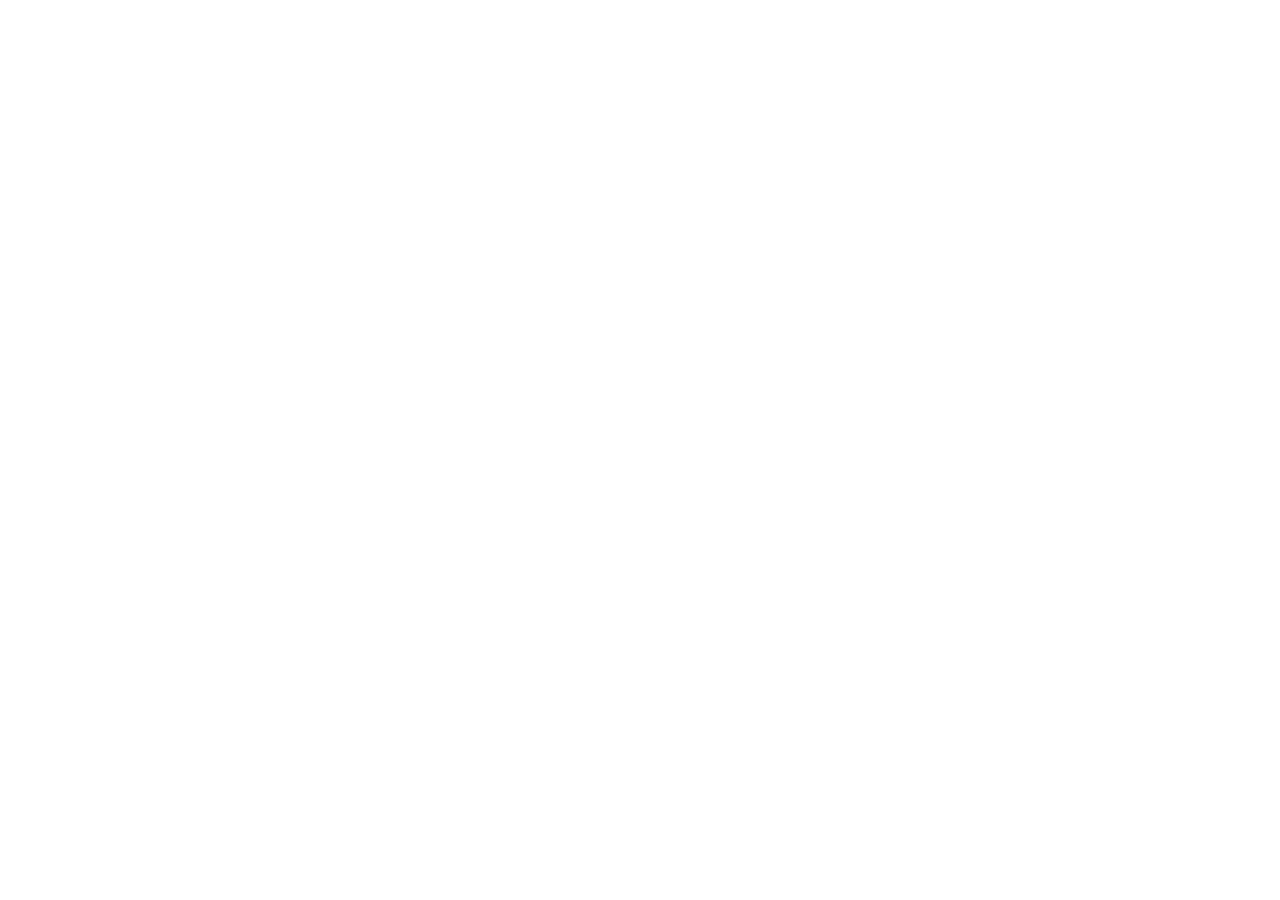
==== dashboard_ui/index.html @ 93eef433 "color palette" ====
<!DOCTYPE html>
<html lang="en">
<head>
    <meta charset="UTF-8">
    <meta name="viewport" content="width=device-width, initial-scale=1.0">
    <title>CARP_Dashboard</title>
</head>
<body>
    
</body>
</html>
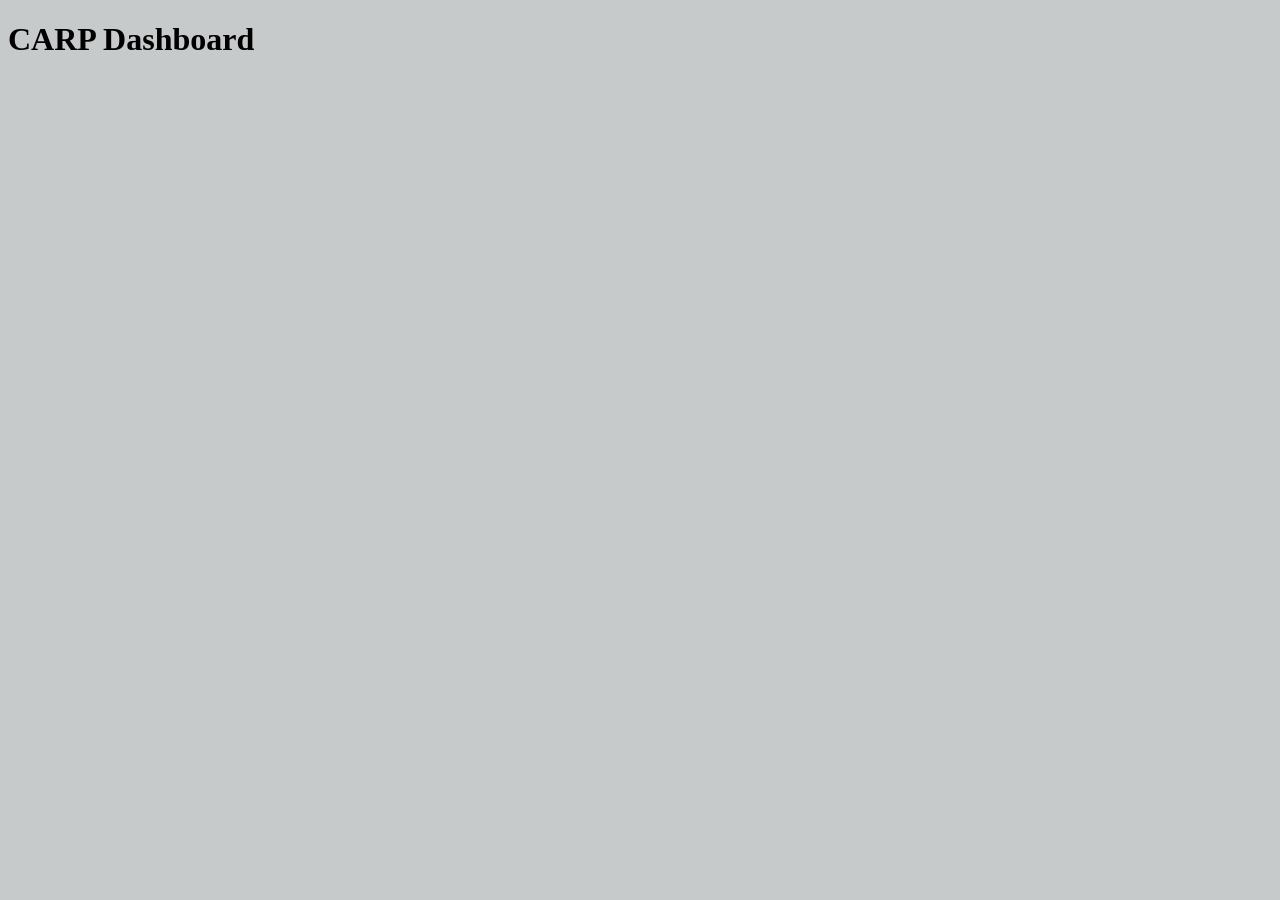
==== commit ef12cad1: "body color updated" ====
--- a/dashboard_ui/index.html
+++ b/dashboard_ui/index.html
@@ -3,9 +3,16 @@
 <head>
     <meta charset="UTF-8">
     <meta name="viewport" content="width=device-width, initial-scale=1.0">
+    <link rel="stylesheet" href="styles.css">
     <title>CARP_Dashboard</title>
 </head>
 <body>
+    <header>
+        <h1>CARP Dashboard</h1>
+    </header>
+    <section class="tiles">
+
+    </section>
     
 </body>
 </html>
--- a/dashboard_ui/styles.css
+++ b/dashboard_ui/styles.css
@@ -0,0 +1,12 @@
+:root{
+    --orange: #EA9D63;
+    --white: #EAEFEF;
+    --blue: #A2B7C7;
+    --gray: #C6CACA;
+}
+
+body{
+    background-color: var(--gray);
+    background-size: cover;
+    background-position:center;
+}
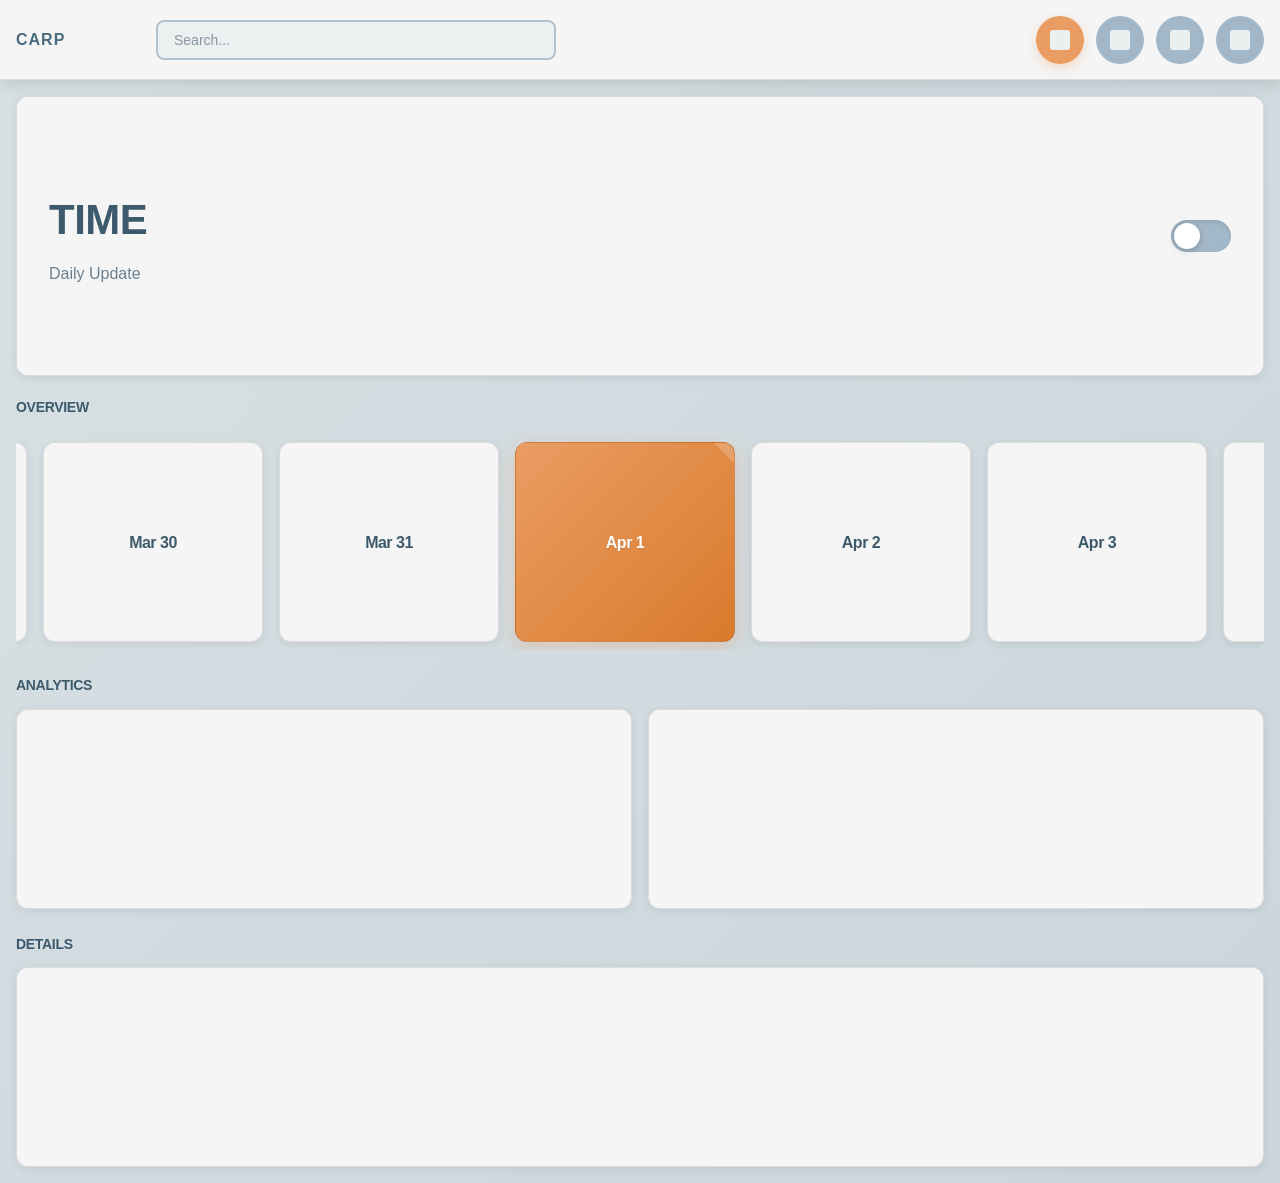
==== commit 905ffbb6: "updated dashboard" ====
--- a/dashboard_ui/index.html
+++ b/dashboard_ui/index.html
@@ -1,18 +1,90 @@
 <!DOCTYPE html>
 <html lang="en">
+
 <head>
     <meta charset="UTF-8">
     <meta name="viewport" content="width=device-width, initial-scale=1.0">
     <link rel="stylesheet" href="styles.css">
-    <title>CARP_Dashboard</title>
+    <title>CARP Dashboard</title>
 </head>
+
 <body>
-    <header>
-        <h1>CARP Dashboard</h1>
-    </header>
-    <section class="tiles">
+    <!-- Top Navigation Bar -->
+    <nav class="top-navbar">
+        <section class="navbar-brand">
+            <h2 class="brand-text">CARP</h2>
+        </section>
+        
+        <section class="navbar-search">
+            <input type="text" class="search-input" placeholder="Search..." aria-label="Search">
+        </section>
+        
+        <section class="navbar-menu">
+            <a href="#" class="nav-item active" title="Dashboard">
+                <span class="nav-icon"></span>
+            </a>
+            <a href="#" class="nav-item" title="Reports">
+                <span class="nav-icon"></span>
+            </a>
+            <a href="#" class="nav-item" title="Analytics">
+                <span class="nav-icon"></span>
+            </a>
+            <a href="#" class="nav-item" title="Settings">
+                <span class="nav-icon"></span>
+            </a>
+        </section>
+    </nav>
+
+    <!-- Main Dashboard Container -->
+    <section class="dashboard-container">
+
+        <!-- PAGE HEADER -->
+        <header class="content-header">
+            <section class="header-content">
+                <h1 class="page-title">TIME</h1>
+                <p class="page-subtitle">Daily Update</p>
+            </section>
+            <section class="header-status">
+                <button class="theme-toggle" id="themeToggle" title="Toggle Night Mode" aria-label="Theme Toggle">
+                    <span class="toggle-track"></span>
+                    <span class="toggle-thumb"></span>
+                </button>
+            </section>
+        </header>
+
+        <!-- DASHBOARD CONTENT -->
+        <section class="content-grid">
+
+            <!-- OVERVIEW SECTION -->
+            <section class="dashboard-section overview-section">
+                <h2 class="section-title">Overview</h2>
+                <section class="cards-container">
+                    <section class="cards-row scrollable" id="scrollableCards"></section>
+                </section>
+            </section>
+
+            <!-- ANALYTICS SECTION -->
+            <section class="dashboard-section">
+                <h2 class="section-title">Analytics</h2>
+                <section class="cards-row">
+                    <article class="card large"></article>
+                    <article class="card large"></article>
+                </section>
+            </section>
+
+            <!-- DETAILS SECTION -->
+            <section class="dashboard-section">
+                <h2 class="section-title">Details</h2>
+                <section class="cards-row">
+                    <article class="card large"></article>
+                </section>
+            </section>
+
+        </section>
 
     </section>
-    
+
+    <script src="dashboard.js"></script>
 </body>
+
 </html>
--- a/dashboard_ui/styles.css
+++ b/dashboard_ui/styles.css
@@ -1,12 +1,617 @@
-:root{
-    --orange: #EA9D63;
-    --white: #EAEFEF;
-    --blue: #A2B7C7;
-    --gray: #C6CACA;
-}
-
-body{
-    background-color: var(--gray);
-    background-size: cover;
-    background-position:center;
-}+/* ==========================================
+   CARP DASHBOARD - GLOBAL STYLES
+   ========================================== */
+
+:root {
+    /* Light Mode Colors */
+    --color-primary: #EA9D63;
+    --color-secondary: #A2B7C7;
+    --color-accent: #4a6b7f;
+    --color-light: #EAEFEF;
+    --color-bg: #D8E0E3;
+    --color-surface: #F5F5F5;
+    --color-text-dark: #3d5a6c;
+    --color-text-light: #6b7f8f;
+    
+    /* Dark Mode Colors (Inverted) */
+    --color-primary-dark: #1562A0;
+    --color-secondary-dark: #5D4838;
+    --color-accent-dark: #B59481;
+    --color-light-dark: #151515;
+    --color-bg-dark: #0A0A0A;
+    --color-surface-dark: #1A1A1A;
+    --color-text-dark-dark: #E8E8E8;
+    --color-text-light-dark: #A0A0A0;
+    
+    /* Spacing */
+    --spacing-xs: 8px;
+    --spacing-sm: 12px;
+    --spacing-md: 16px;
+    --spacing-lg: 20px;
+    --spacing-xl: 24px;
+    
+    /* Border Radius */
+    --radius-sm: 8px;
+    --radius-md: 12px;
+    --radius-lg: 16px;
+    
+    /* Shadows */
+    --shadow-sm: 0 2px 8px rgba(0, 0, 0, 0.08);
+    --shadow-md: 0 4px 16px rgba(0, 0, 0, 0.12);
+    --shadow-lg: 0 8px 24px rgba(0, 0, 0, 0.15);
+    
+    /* Transitions */
+    --transition-fast: 0.2s ease;
+    --transition-smooth: 0.3s ease;
+}
+
+* {
+    margin: 0;
+    padding: 0;
+    box-sizing: border-box;
+}
+
+html {
+    scroll-behavior: smooth;
+}
+
+body {
+    background: linear-gradient(135deg, var(--color-bg) 0%, #cad6dc 100%);
+    font-family: -apple-system, BlinkMacSystemFont, 'Segoe UI', Roboto, Oxygen, Ubuntu, Cantarell, sans-serif;
+    color: var(--color-text-dark);
+    line-height: 1.6;
+    overflow-x: hidden;
+    min-height: 100vh;
+    transition: all var(--transition-smooth);
+}
+
+/* ==========================================
+   DARK MODE THEME
+   ========================================== */
+
+body.dark-mode {
+    --color-primary: var(--color-primary-dark);
+    --color-secondary: var(--color-secondary-dark);
+    --color-accent: var(--color-accent-dark);
+    --color-light: var(--color-light-dark);
+    --color-bg: var(--color-bg-dark);
+    --color-surface: var(--color-surface-dark);
+    --color-text-dark: var(--color-text-dark-dark);
+    --color-text-light: var(--color-text-light-dark);
+    background: #0A0A0A;
+}
+
+/* ==========================================
+   DASHBOARD LAYOUT
+   ========================================== */
+
+.dashboard-container {
+    width: 100%;
+    padding: var(--spacing-md);
+    display: flex;
+    flex-direction: column;
+    gap: var(--spacing-lg);
+    min-height: calc(100vh - 80px);
+    margin-top: 80px;
+}
+
+/* ==========================================
+   TOP NAVIGATION BAR
+   ========================================== */
+
+.top-navbar {
+    position: fixed;
+    top: 0;
+    left: 0;
+    right: 0;
+    height: 80px;
+    background: var(--color-surface);
+    border-bottom: 1px solid rgba(0, 0, 0, 0.1);
+    box-shadow: var(--shadow-md);
+    display: flex;
+    align-items: center;
+    gap: var(--spacing-lg);
+    padding: 0 var(--spacing-md);
+    z-index: 200;
+    transition: all var(--transition-smooth);
+}
+
+.navbar-brand {
+    display: flex;
+    align-items: center;
+    min-width: 120px;
+}
+
+.brand-text {
+    font-weight: 700;
+    color: var(--color-accent);
+    font-size: 16px;
+    letter-spacing: 1px;
+    text-transform: uppercase;
+}
+
+.navbar-search {
+    flex: 1;
+    max-width: 400px;
+    display: flex;
+    align-items: center;
+}
+
+.search-input {
+    width: 100%;
+    padding: 10px 16px;
+    border: 2px solid var(--color-secondary);
+    background-color: var(--color-light);
+    border-radius: var(--radius-sm);
+    font-size: 14px;
+    color: var(--color-text-dark);
+    transition: all var(--transition-smooth);
+    outline: none;
+    opacity: 0.8;
+}
+
+.search-input::placeholder {
+    color: var(--color-text-light);
+}
+
+.search-input:hover {
+    border-color: var(--color-primary);
+    background-color: var(--color-light);
+    opacity: 1;
+}
+
+.search-input:focus {
+    border-color: var(--color-primary);
+    background-color: var(--color-surface);
+    box-shadow: 0 0 0 3px rgba(234, 157, 99, 0.1);
+    opacity: 1;
+}
+
+.navbar-menu {
+    display: flex;
+    align-items: center;
+    gap: var(--spacing-sm);
+    margin-left: auto;
+}
+
+.nav-item {
+    display: flex;
+    align-items: center;
+    justify-content: center;
+    width: 48px;
+    height: 48px;
+    background-color: var(--color-secondary);
+    border-radius: 50%;
+    border: none;
+    cursor: pointer;
+    transition: all var(--transition-smooth);
+    text-decoration: none;
+    outline: none;
+}
+
+.nav-item:hover {
+    transform: translateY(-2px);
+    box-shadow: var(--shadow-md);
+    background-color: var(--color-accent);
+}
+
+.nav-item.active {
+    background-color: var(--color-primary);
+    box-shadow: 0 4px 12px rgba(234, 157, 99, 0.3);
+}
+
+.nav-icon {
+    width: 20px;
+    height: 20px;
+    background-color: var(--color-light);
+    border-radius: 3px;
+    transition: transform var(--transition-fast);
+}
+
+.nav-item:hover .nav-icon {
+    transform: scale(1.1);
+}
+
+/* ==========================================
+   CONTENT HEADER
+   ========================================== */
+
+.content-header {
+    background: var(--color-surface);
+    padding: 80px 32px;
+    border-radius: var(--radius-md);
+    display: flex;
+    justify-content: space-between;
+    align-items: center;
+    box-shadow: var(--shadow-sm);
+    border: 1px solid rgba(0, 0, 0, 0.1);
+    min-height: 280px;
+}
+
+.header-content {
+    display: flex;
+    flex-direction: column;
+    gap: 8px;
+}
+
+.page-title {
+    font-size: 42px;
+    font-weight: 700;
+    color: var(--color-text-dark);
+    letter-spacing: -0.5px;
+}
+
+.page-subtitle {
+    font-size: 16px;
+    color: var(--color-text-light);
+    font-weight: 500;
+}
+
+.header-status {
+    display: flex;
+    align-items: center;
+}
+
+.theme-toggle {
+    width: 60px;
+    height: 32px;
+    background: none;
+    border: none;
+    cursor: pointer;
+    padding: 0;
+    position: relative;
+    outline: none;
+    transition: all var(--transition-smooth);
+    display: flex;
+    align-items: center;
+}
+
+.toggle-track {
+    display: block;
+    position: absolute;
+    width: 100%;
+    height: 100%;
+    background-color: var(--color-secondary);
+    border-radius: 16px;
+    transition: all var(--transition-smooth);
+    box-shadow: inset 0 2px 4px rgba(0, 0, 0, 0.1);
+    z-index: 1;
+}
+
+.toggle-thumb {
+    display: block;
+    position: absolute;
+    width: 26px;
+    height: 26px;
+    background: white;
+    border-radius: 50%;
+    top: 50%;
+    left: 3px;
+    transform: translateY(-50%);
+    transition: all var(--transition-smooth);
+    box-shadow: 0 2px 6px rgba(0, 0, 0, 0.2);
+    z-index: 2;
+}
+
+.theme-toggle:hover .toggle-track {
+    box-shadow: inset 0 2px 6px rgba(0, 0, 0, 0.15);
+}
+
+.theme-toggle.active .toggle-track {
+    background-color: var(--color-primary);
+}
+
+.theme-toggle.active .toggle-thumb {
+    left: 31px;
+    background: #FFD700;
+}
+
+/* ==========================================
+   CONTENT SECTIONS
+   ========================================== */
+
+.content-grid {
+    display: flex;
+    flex-direction: column;
+    gap: var(--spacing-xl);
+    flex: 1;
+}
+
+.dashboard-section {
+    display: flex;
+    flex-direction: column;
+    gap: var(--spacing-sm);
+}
+
+.overview-section {
+    gap: var(--spacing-md);
+}
+
+.section-title {
+    font-size: 16px;
+    font-weight: 700;
+    color: var(--color-text-dark);
+    letter-spacing: -0.3px;
+    text-transform: uppercase;
+    font-size: 14px;
+}
+
+/* ==========================================
+   CARDS
+   ========================================== */
+
+.cards-container {
+    width: 100%;
+    overflow: hidden;
+    border-radius: var(--radius-md);
+}
+
+.cards-row {
+    display: grid;
+    grid-template-columns: repeat(auto-fit, minmax(120px, 1fr));
+    gap: var(--spacing-md);
+}
+
+.cards-row.scrollable {
+    display: flex;
+    gap: var(--spacing-md);
+    overflow-x: auto;
+    overflow-y: hidden;
+    padding: 8px 0;
+    width: 100%;
+    scroll-behavior: smooth;
+}
+
+.cards-row.scrollable::-webkit-scrollbar {
+    height: 4px;
+}
+
+.cards-row.scrollable::-webkit-scrollbar-track {
+    background: transparent;
+}
+
+.cards-row.scrollable::-webkit-scrollbar-thumb {
+    background: var(--color-secondary);
+    border-radius: 2px;
+}
+
+.card {
+    background: var(--color-surface);
+    border-radius: var(--radius-md);
+    box-shadow: var(--shadow-sm);
+    transition: all var(--transition-smooth);
+    cursor: pointer;
+    border: 1px solid rgba(0, 0, 0, 0.1);
+    outline: none;
+    display: flex;
+    align-items: center;
+    justify-content: center;
+    position: relative;
+}
+
+.card:hover {
+    box-shadow: var(--shadow-lg);
+    transform: translateY(-6px);
+    border-color: rgba(255, 255, 255, 1);
+}
+
+.card-date {
+    font-size: 16px;
+    font-weight: 700;
+    color: var(--color-text-dark);
+    text-align: center;
+    letter-spacing: -0.5px;
+}
+
+.card.small {
+    min-height: 200px;
+}
+
+.cards-row.scrollable .card.small {
+    min-width: 220px;
+    flex-shrink: 0;
+}
+
+.card.today {
+    background: linear-gradient(135deg, var(--color-primary) 0%, #d97a2c 100%);
+    box-shadow: 0 6px 20px rgba(234, 157, 99, 0.35);
+    position: relative;
+    overflow: hidden;
+}
+
+.card.today::before {
+    content: '';
+    position: absolute;
+    top: 0;
+    right: 0;
+    width: 0;
+    height: 0;
+    border-style: solid;
+    border-width: 0 20px 20px 0;
+    border-color: transparent rgba(255, 255, 255, 0.2) transparent transparent;
+}
+
+.card.today .card-date {
+    color: white;
+    font-weight: 700;
+    text-shadow: 0 1px 2px rgba(0, 0, 0, 0.1);
+}
+
+.card.today:hover {
+    box-shadow: 0 8px 24px rgba(234, 157, 99, 0.45);
+    transform: translateY(-8px) scale(1.02);
+}
+
+.card.large {
+    min-height: 200px;
+    grid-column: span 2;
+}
+
+/* ==========================================
+   RESPONSIVE DESIGN
+   ========================================== */
+
+/* Tablet (768px and below) */
+@media (max-width: 768px) {
+    .top-navbar {
+        height: 70px;
+        gap: var(--spacing-sm);
+        padding: 0 var(--spacing-sm);
+    }
+
+    .dashboard-container {
+        padding: var(--spacing-sm);
+        margin-top: 70px;
+        min-height: calc(100vh - 70px);
+    }
+
+    .navbar-brand {
+        min-width: 80px;
+    }
+
+    .brand-text {
+        font-size: 14px;
+    }
+
+    .navbar-search {
+        max-width: 250px;
+    }
+
+    .search-input {
+        font-size: 13px;
+        padding: 8px 12px;
+    }
+
+    .navbar-menu {
+        gap: 6px;
+    }
+
+    .nav-item {
+        width: 42px;
+        height: 42px;
+    }
+
+    .content-header {
+        padding: var(--spacing-lg) var(--spacing-sm);
+    }
+
+    .page-title {
+        font-size: 20px;
+    }
+
+    .cards-row {
+        grid-template-columns: repeat(auto-fit, minmax(100px, 1fr));
+        gap: var(--spacing-sm);
+    }
+
+    .cards-row.scrollable .card.small {
+        min-width: 180px;
+    }
+
+    .card.small {
+        min-height: 160px;
+    }
+
+    .card-date {
+        font-size: 14px;
+    }
+
+    .card.large {
+        grid-column: span 1;
+    }
+}
+
+/* Mobile (480px and below) */
+@media (max-width: 480px) {
+    .top-navbar {
+        height: 60px;
+        flex-wrap: wrap;
+        gap: var(--spacing-xs);
+        padding: 0 var(--spacing-xs);
+    }
+
+    .dashboard-container {
+        padding: var(--spacing-xs);
+        margin-top: 60px;
+        min-height: calc(100vh - 60px);
+    }
+
+    .navbar-brand {
+        min-width: 60px;
+    }
+
+    .brand-text {
+        font-size: 12px;
+    }
+
+    .navbar-search {
+        max-width: 100%;
+        order: 3;
+        flex-basis: 100%;
+    }
+
+    .search-input {
+        font-size: 12px;
+        padding: 6px 10px;
+    }
+
+    .navbar-menu {
+        gap: 4px;
+    }
+
+    .nav-item {
+        width: 36px;
+        height: 36px;
+    }
+
+    .dashboard-container {
+        padding: var(--spacing-xs);
+    }
+
+    .content-header {
+        flex-direction: row;
+        padding: var(--spacing-sm) var(--spacing-xs);
+    }
+
+    .page-title {
+        font-size: 18px;
+    }
+
+    .page-subtitle {
+        font-size: 11px;
+    }
+
+    .status-indicator {
+        width: 24px;
+        height: 24px;
+    }
+
+    .content-grid {
+        gap: var(--spacing-sm);
+    }
+
+    .section-title {
+        font-size: 12px;
+    }
+
+    .cards-row {
+        grid-template-columns: 1fr;
+        gap: var(--spacing-xs);
+    }
+
+    .card.small {
+        min-height: 140px;
+    }
+
+    .cards-row.scrollable .card.small {
+        min-width: 140px;
+    }
+
+    .card-date {
+        font-size: 13px;
+    }
+
+    .card.large {
+        min-height: 140px;
+    }
+}
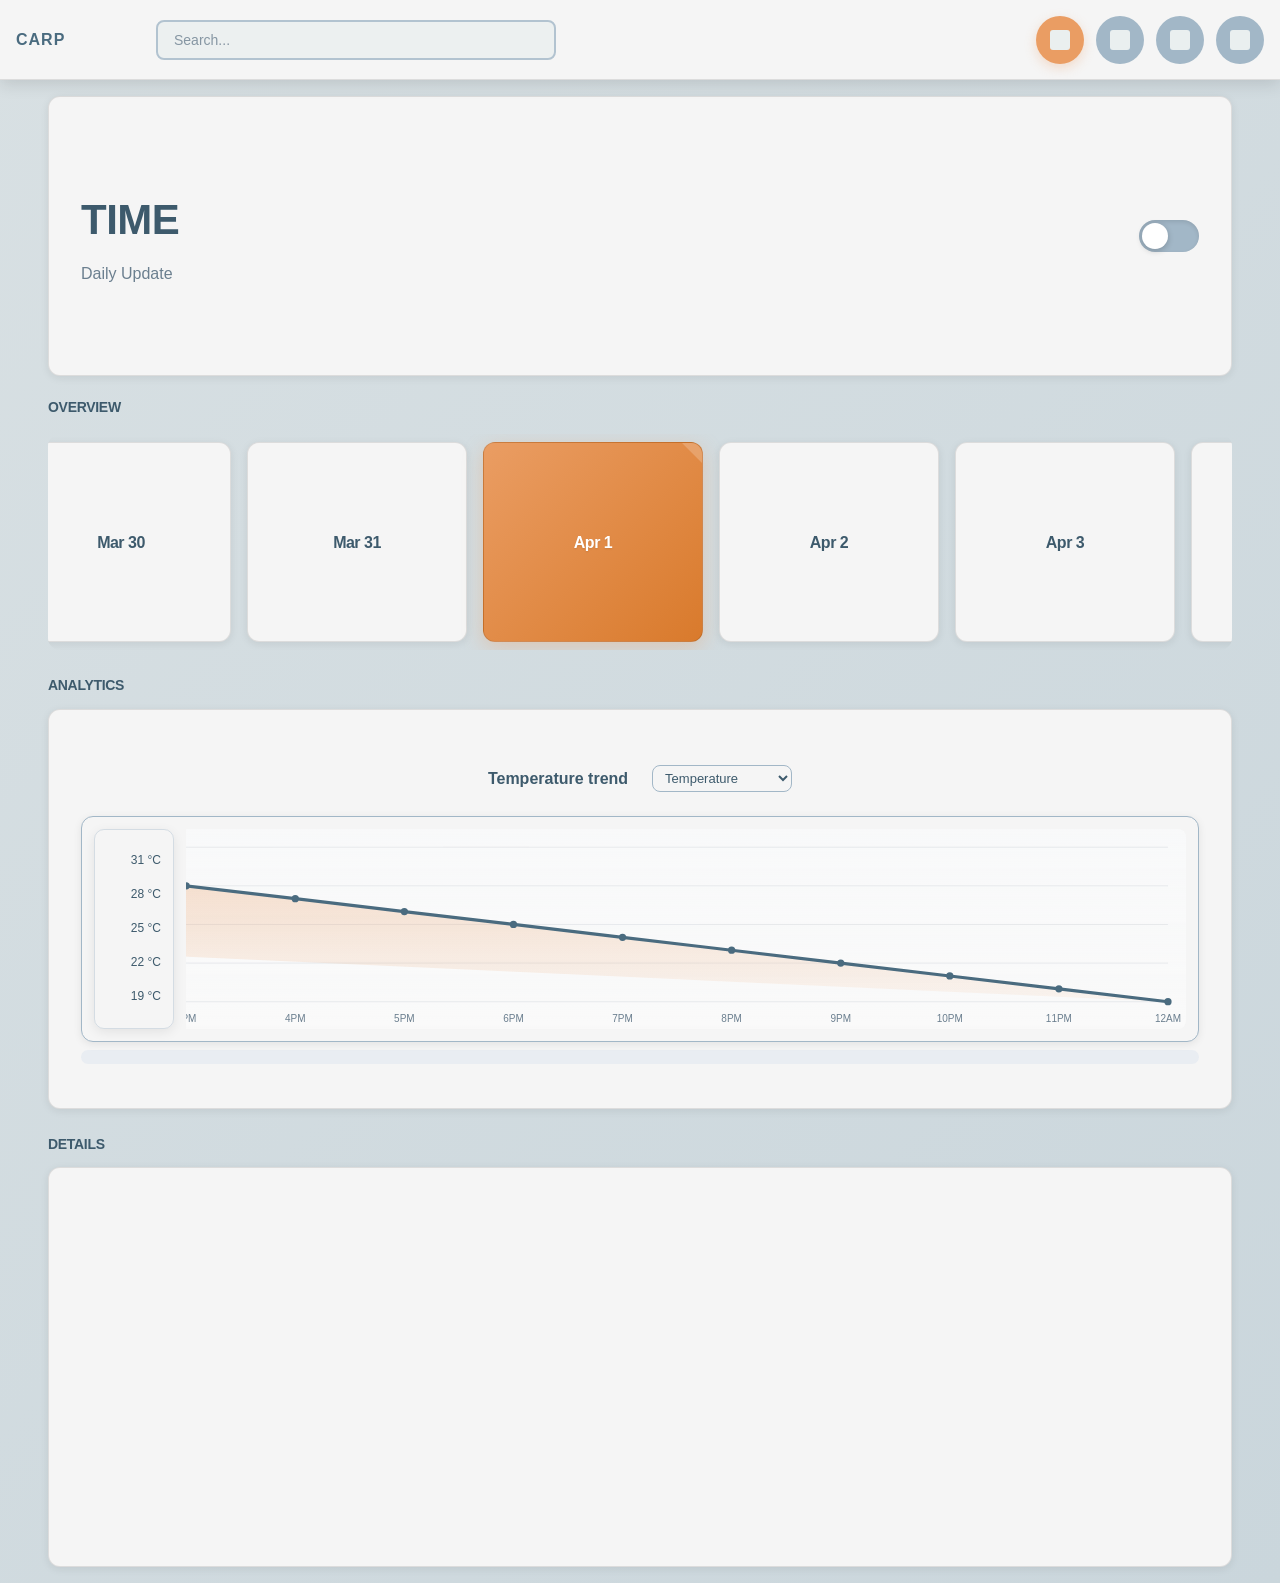
==== commit f940b5d7: "analytics added" ====
--- a/dashboard_ui/index.html
+++ b/dashboard_ui/index.html
@@ -26,7 +26,7 @@
             <a href="#" class="nav-item" title="Reports">
                 <span class="nav-icon"></span>
             </a>
-            <a href="#" class="nav-item" title="Analytics">
+            <a href="#" class="nav-item" title="Analytics"> 
                 <span class="nav-icon"></span>
             </a>
             <a href="#" class="nav-item" title="Settings">
@@ -67,8 +67,30 @@
             <section class="dashboard-section">
                 <h2 class="section-title">Analytics</h2>
                 <section class="cards-row">
-                    <article class="card large"></article>
-                    <article class="card large"></article>
+                    <article class="card large weather-card">
+                        <div class="analytics-header">
+                            <div id="analyticsTitle" class="analytics-title"></div>
+                            <div class="analytics-control">
+                                <label for="chartType">
+                                    <select id="chartType" aria-label="Choose analytics chart type">
+                                        <option value="temperature">Temperature</option>
+                                        <option value="humidity">Humidity</option>
+                                        <option value="uv">UV Index</option>
+                                        <option value="rain">Rain Precipitation</option>
+                                    </select>
+                                </label>
+                            </div>
+                        </div>
+                        <div id="analyticsChartArea" class="analytics-chart-area" aria-live="polite">
+                            <div class="analytics-chart-legend"></div>
+                            <div class="analytics-chart-view" id="analyticsChartView">
+                                Loading temperature graph...
+                            </div>
+                        </div>
+                        <div class="analytics-scrollbar" id="analyticsScrollbar">
+                            <div class="analytics-scroll-content" id="analyticsScrollContent"></div>
+                        </div>
+                    </article>
                 </section>
             </section>
 
--- a/dashboard_ui/styles.css
+++ b/dashboard_ui/styles.css
@@ -87,7 +87,7 @@
 
 .dashboard-container {
     width: 100%;
-    padding: var(--spacing-md);
+    padding: var(--spacing-md) 48px;
     display: flex;
     flex-direction: column;
     gap: var(--spacing-lg);
@@ -348,7 +348,7 @@
 
 .cards-row {
     display: grid;
-    grid-template-columns: repeat(auto-fit, minmax(120px, 1fr));
+    grid-template-columns: 1fr;
     gap: var(--spacing-md);
 }
 
@@ -443,8 +443,335 @@
 }
 
 .card.large {
-    min-height: 200px;
+    height: 400px;
+    min-height: 400px;
+    max-height: 400px;
     grid-column: span 2;
+}
+
+/* ==========================================
+   WEATHER CARD
+   ========================================== */
+
+.weather-card {
+    flex-direction: column;
+    padding: var(--spacing-lg);
+    overflow-y: auto;
+    justify-content: center;
+}
+
+.analytics-header {
+    display: flex;
+    align-items: center;
+    justify-content: space-between;
+    gap: var(--spacing-md);
+    margin-bottom: var(--spacing-sm);
+}
+
+.analytics-title {
+    text-align: left;
+    font-size: 16px;
+    font-weight: 600;
+    color: var(--color-text-dark);
+    margin: 0;
+}
+
+.analytics-control {
+    display: flex;
+    align-items: center;
+    justify-content: flex-end;
+    gap: var(--spacing-sm);
+    font-size: 13px;
+    color: var(--color-text-dark);
+}
+
+.analytics-control select {
+    margin-left: 8px;
+    padding: 4px 8px;
+    border-radius: var(--radius-sm);
+    border: 1px solid var(--color-secondary);
+    background: var(--color-surface);
+    color: var(--color-text-dark);
+    font-size: 13px;
+    transition: all var(--transition-fast);
+}
+
+.analytics-control select:hover {
+    border-color: var(--color-primary);
+    background: var(--color-light);
+}
+
+.analytics-control select:focus {
+    outline: none;
+    border-color: var(--color-primary);
+    box-shadow: 0 0 0 2px rgba(234, 157, 99, 0.2);
+}
+
+.analytics-title {
+    text-align: center;
+    font-size: 16px;
+    font-weight: 600;
+    color: var(--color-text-dark);
+    margin: var(--spacing-sm) 0;
+}
+
+.analytics-chart-area {
+    width: calc(100% - 24px);
+    min-height: 2in;
+    background: var(--color-surface);
+    border: 1px solid var(--color-secondary);
+    border-radius: var(--radius-md);
+    overflow: hidden;
+    padding: 12px;
+    margin: 0 12px;
+    box-sizing: border-box;
+    box-shadow: var(--shadow-sm);
+    display: flex;
+    gap: 12px;
+}
+
+.analytics-chart-legend {
+    min-width: 80px;
+    display: grid;
+    grid-template-rows: repeat(5, 1fr);
+    justify-items: center;
+    align-items: center;
+    color: var(--color-text-dark);
+    font-size: 12px;
+    padding: 14px 12px;
+    background: transparent;
+    border: 1px solid rgba(162, 183, 199, 0.4);
+    border-radius: calc(var(--radius-sm) + 2px);
+    box-shadow: 0 3px 12px rgba(0, 0, 0, 0.08);
+    line-height: 1.3;
+}
+
+.analytics-chart-legend span {
+    text-align: center;
+    width: 100%;
+}
+
+.analytics-chart-legend span {
+    width: 100%;
+    text-align: right;
+}
+
+.analytics-chart-scroll {
+    width: 100%;
+    overflow-x: auto;
+    overflow-y: hidden;
+}
+
+.analytics-chart-area svg {
+    width: auto;
+    height: 180px;
+    min-width: 900px;
+}
+
+.analytics-chart-view {
+    width: 100%;
+    overflow: hidden;
+    position: relative;
+}
+
+.analytics-chart-view svg {
+    display: block;
+    transform-origin: left center;
+    border-radius: var(--radius-sm);
+    background: linear-gradient(180deg, rgba(249, 250, 251, 0.8), rgba(255, 255, 255, 0.45));
+}
+
+.analytics-scrollbar {
+    width: calc(100% - 24px);
+    height: 14px;
+    margin: 8px 12px 0;
+    background: rgba(226, 232, 240, 0.6);
+    border-radius: 8px;
+    overflow-x: auto;
+    overflow-y: hidden;
+    box-sizing: border-box;
+}
+
+.analytics-scrollbar::-webkit-scrollbar {
+    height: 8px;
+}
+
+.analytics-scrollbar::-webkit-scrollbar-track {
+    background: transparent;
+}
+
+.analytics-scrollbar::-webkit-scrollbar-thumb {
+    background: rgba(58, 123, 213, 0.6);
+    border-radius: 4px;
+}
+
+.analytics-chart-view svg {
+    width: auto;
+    height: 200px;
+    min-width: 900px;
+    transition: transform 0.15s ease;
+    will-change: transform;
+}
+
+.analytics-chart-view circle:hover {
+    transform: scale(1.25);
+    r: 6;
+    cursor: pointer;
+    fill: #2563eb;
+}
+
+.analytics-chart-content {
+    position: relative;
+}
+
+.analytics-scroll-content {
+    width: 1200px;
+    height: 16px;
+}
+
+.weather-header {
+    display: flex;
+    justify-content: space-between;
+    align-items: center;
+    margin-bottom: var(--spacing-lg);
+    border-bottom: 1px solid rgba(0, 0, 0, 0.1);
+    padding-bottom: var(--spacing-md);
+}
+
+.weather-header h3 {
+    font-size: 18px;
+    font-weight: 700;
+    color: var(--color-text-dark);
+    margin: 0;
+}
+
+.weather-selector {
+    display: flex;
+    gap: var(--spacing-md);
+    align-items: center;
+}
+
+.weather-filter {
+    font-size: 13px;
+    color: var(--color-text-light);
+    background: rgba(0, 0, 0, 0.05);
+    padding: 6px 12px;
+    border-radius: var(--radius-sm);
+}
+
+.weather-nav {
+    background: none;
+    border: none;
+    color: var(--color-text-light);
+    font-size: 13px;
+    cursor: pointer;
+    padding: 0;
+}
+
+.weather-nav:hover {
+    color: var(--color-primary);
+}
+
+.weather-content {
+    display: flex;
+    flex-direction: column;
+    gap: var(--spacing-md);
+    flex: 1;
+    min-height: 0;
+}
+
+.weather-main {
+    display: grid;
+    grid-template-columns: 1fr;
+    grid-template-rows: auto 1fr auto;
+    gap: var(--spacing-md);
+    align-items: stretch;
+    width: 100%;
+    height: 100%;
+    min-height: 0;
+}
+
+.weather-hours {
+    display: flex;
+    flex-direction: row;
+    gap: 12px;
+    overflow-x: auto;
+    align-items: center;
+    width: 100%;
+    padding: 8px 0;
+    border-bottom: 1px solid rgba(0,0,0,0.1);
+    min-height: 80px;
+}
+
+.hour-item {
+    display: flex;
+    flex-direction: column;
+    align-items: center;
+    gap: 4px;
+    min-width: 80px;
+    padding: 8px;
+    border-radius: var(--radius-sm);
+    background: rgba(237, 247, 255, 0.9);
+    flex: 0 0 auto;
+}
+
+.hour-time {
+    font-size: 12px;
+    color: var(--color-text-light);
+    font-weight: 600;
+}
+
+.hour-temp {
+    font-size: 14px;
+    font-weight: 700;
+    color: var(--color-primary);
+}
+
+.hour-icon {
+    font-size: 18px;
+}
+
+.weather-chart {
+    display: none;
+}
+
+.weather-chart svg {
+    width: 1800px;
+    height: 100%;
+    transform: rotate(180deg);
+}
+
+.weather-percentages {
+    display: flex;
+    flex-direction: row;
+    gap: 8px;
+    justify-content: space-between;
+    width: 100%;
+    padding-top: 8px;
+}
+
+.percentage-item {
+    font-size: 12px;
+    color: var(--color-text-dark);
+    font-weight: 600;
+    text-align: center;
+    flex: 1;
+    min-height: 24px;
+    display: flex;
+    align-items: center;
+    justify-content: center;
+}
+
+.percentage-item {
+    font-size: 12px;
+    color: var(--color-text-light);
+    font-weight: 500;
+    text-align: center;
+    flex: 1;
+    min-height: 56.25px;
+    display: flex;
+    align-items: center;
+    justify-content: center;
 }
 
 /* ==========================================
@@ -517,6 +844,9 @@
     }
 
     .card.large {
+        height: 312px;
+        min-height: 312px;
+        max-height: 312px;
         grid-column: span 1;
     }
 }
@@ -612,6 +942,6 @@
     }
 
     .card.large {
-        min-height: 140px;
-    }
-}
+        min-height: 175px;
+    }
+}
